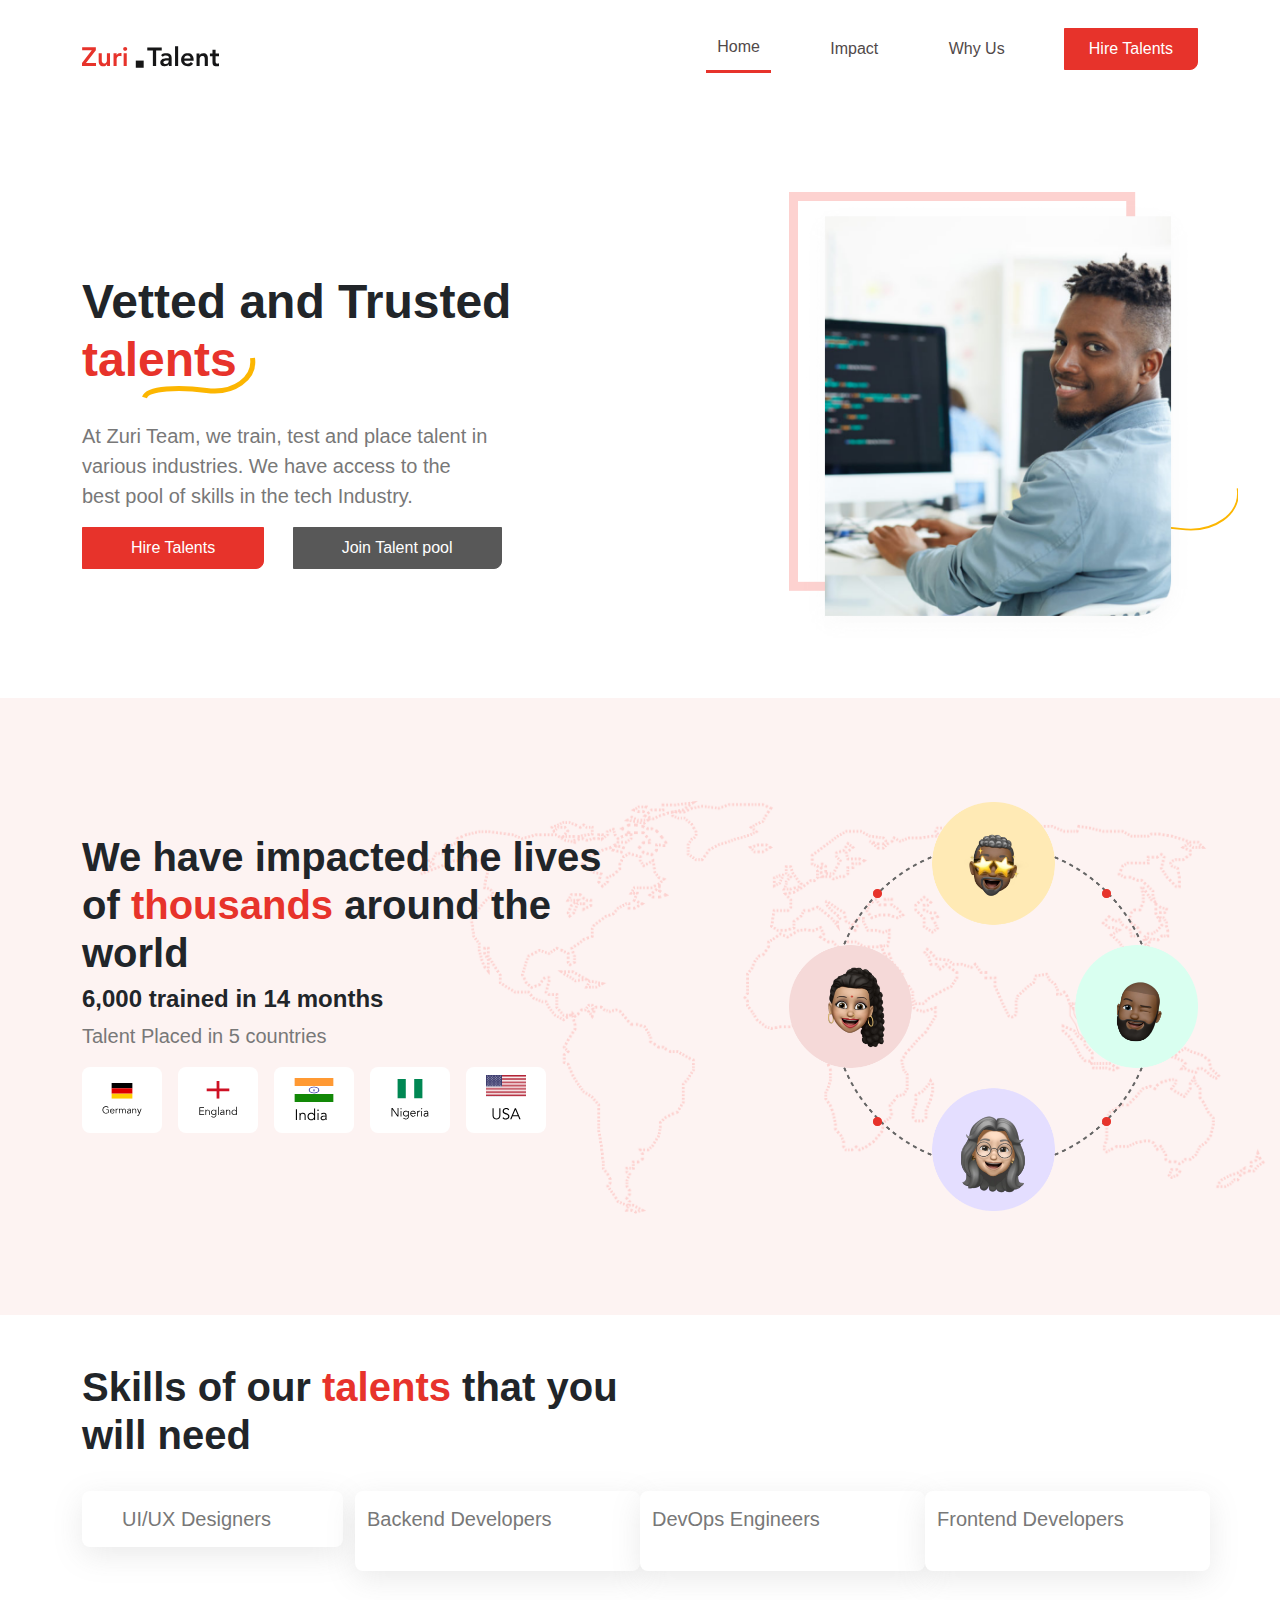
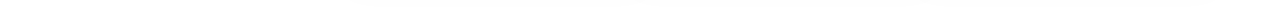
==== talent.html @ 5b4d644a "ch: created landing and talents pages" ====
<!DOCTYPE html>
<html lang="en">
<head>
    <meta charset="UTF-8">
    <meta http-equiv="X-UA-Compatible" content="IE=edge">
    <meta name="viewport" content="width=device-width, initial-scale=1.0">
    <!-- Favicon Link -->
    <link href="img/favicon.png" rel="icon" sizes="16x16 32x32" type="image/png">
    <!-- CSS Stylesheet -->
    <link rel="stylesheet" href="css/talent.css" />
    <link rel="stylesheet" href="css/bootstrap.css" />
    <!-- Font Link -->
    <link href="http://fonts.cdnfonts.com/css/graphik" rel="stylesheet">
    <title>Zuri</title>
</head>
<body>
    <!-- Header -->
    <header>
        <nav class="fixed-top navbar">
            <div class="container d-flex justify-content-between align-items-center my-3">
                <div class="header-left">
                    <a href="talent.html"><img src="img/zuri-talent-logo.svg" alt="Zuri Talent logo"></a>
                </div>
                <div class="header-right">
                    <ul class="list-unstyled d-flex justify-content-between align-items-center">
                        <li class="nav-item me-5">
                          <a class="nav-link active" aria-current="page" href="#">Home</a>
                        </li>
                        <li class="nav-item me-5">
                          <a class="nav-link" href="#">Impact</a>
                        </li>
                        <li class="nav-item me-5">
                          <a class="nav-link" href="#">Why Us</a>
                        </li>
                        <li class="nav-item">
                            <a href=""><button class="red-btn py-2 px-4">Hire Talents</button></a>
                        </li>
                    </ul>
                    <div class="nav-item d-flex justify-content-between align-items-center d-lg-none">
                        <a href=""><button class="red-btn py-2 px-4">Hire Talents</button></a>
                    </div>
                </div>
            </div>
        </nav>
    </header>
    <!-- Hero Section -->
    <section id="hero-section"class="mt-5 pt-5">
        <div class="container mt-5 pt-lg-5 pt-md-5 pt-0">
            <div class="row align-items-center text-center text-lg-start">
                <div class="col-lg-6 col-md-12 col-12 d-flex flex-column justify-content-center">
                    <h2 class="display-5 fw-semibold text-dark pb-4">Vetted and Trusted <span class="text-red position-relative">talents<img src="img/yellow-line-short.svg" class="img-fluid position-absolute yellow-short" alt="yellow line"></span></h2>
                    <p class="text-ash fs-5 lh-base me-lg-3 mx-auto mx-lg-0 w-75">At Zuri Team, we train, test and place talent in various industries. We have access to the best pool of skills in the tech Industry.</p>
                    <div class="mb-5 mb-lg-0">
                        <a href=""><button class="red-btn py-2 px-5 me-lg-4 me-md-4 me-0 mb-2 mb-lg-0 mb-md-0">Hire Talents</button></a>
                        <a href=""><button class="ash-btn py-2 px-5">Join Talent pool</button></a>
                    </div>
                </div>
                <div class="col-lg-6 col-md-12 col-12">
                    <div class="hero-img d-flex justify-content-lg-end justify-content-center align-items-center position-relative"><img src="img/hero-section-img.png" class="w-75" alt="">
                    <img src="img/yellow-line-long.svg" class="w-25 position-absolute yellow-long d-none d-lg-block d-md-none" alt="">
                    </div>
                </div>
            </div>
        </div>
    </section>
    <!-- Impact -->
    <section id="impact" class="py-5 mt-5">
        <div class="container py-5">
            <div class="row align-items-center text-center text-lg-start">
                <div class="col-lg-6 col-md-12 col-12">
                    <h3 class="text-dark display-6 fw-semibold">We have impacted the lives of <span class="text-red">thousands</span> around the world</h3>
                    <h6 class="text-dark fw-semibold fs-4">6,000 trained in 14 months</h6>
                    <p class="text-ash fs-5">Talent Placed in 5 countries</p>
                    <div class="countries d-flex justify-content-lg-start justify-content-center mb-5">
                        <div class="country bg-white rounded-3 py-2 d-flex justify-content-center align-items-center me-3">
                            <img src="img/germany.svg" class="w-50 img-fluid" alt="">
                        </div>
                        <div class="country bg-white rounded-3 py-2 d-flex justify-content-center align-items-center me-3">
                            <img src="img/england.svg" class="w-50 img-fluid" alt="">
                        </div>
                        <div class="country bg-white rounded-3 py-2 d-flex justify-content-center align-items-center me-3">
                            <img src="img/india.svg" class="w-50 img-fluid" alt="">
                        </div>
                        <div class="country bg-white rounded-3 py-2 d-flex justify-content-center align-items-center me-3">
                            <img src="img/nigeria.svg" class="w-50 img-fluid" alt="">
                        </div>
                        <div class="country bg-white rounded-3 py-2 d-flex justify-content-center align-items-center me-3">
                            <img src="img/usa.svg" class="w-50 img-fluid" alt="">
                        </div>
                    </div>
                </div>
                <div class="col-lg-6 col-md-12 col-12 py-lg-2">
                    <div class="d-flex justify-content-lg-end justify-content-center align-items-center position-relative"><img src="img/people-cycle.png" class="w-75" alt="">
                </div>
            </div>
        </div>
    </section>
    <!-- Skills -->
    <section id="skills">
        <div class="container py-5">
            <div class="row">
                <div class="col-lg-6 col-md-6 col-12 text-lg-start text-center">
                    <h3 class="text-dark display-6 fw-semibold pb-4">Skills of our <span class="text-red">talents</span> that you will need</h3>
                </div>
                <div class="col-lg-4 col-md-4 col-12"></div>
            </div>
            <div class="skills row">
                <div class="col-lg-3 col-md-6 col-6">
                    <div class="skill bg-white rounded-3 mb-4">
                        <p class="text-ash mb-0 fs-5">UI/UX Designers</p>
                    </div>
                </div>
                <div class="col-lg-3 col-md-6 col-6 skill bg-white rounded-3">
                    <p class="text-ash mb-0 fs-5">Backend Developers</p>
                </div>
                <div class="col-lg-3 col-md-6 col-6 skill bg-white rounded-3">
                    <p class="text-ash mb-0 fs-5">DevOps Engineers</p>
                </div>
                <div class="col-lg-3 col-md-6 col-6 skill bg-white rounded-3">
                    <p class="text-ash mb-0 fs-5">Frontend Developers</p>
                </div>
            </div>
        </div>
        
    </section>


    <script src="js/talent.js"></script>
    <script src="js/bootstrap.js"></script>
</body>
</html>
---- css/talent.css ----
* {
    margin: 0;
    padding: 0;
    box-sizing: border-box;
    color: #514949;
    font-family: 'Graphik', sans-serif;
}

:root {
    --red: #e7332b;
}

.red-btn {
    background-color: var(--red);
    color: #fff;
    border: 1px solid var(--red);
    border-bottom-right-radius: 0.5em;
}

.ash-btn {
    background-color: #585858;
    color: #fff;
    border: 1px solid #585858;
    border-bottom-right-radius: 0.5em;
}

nav {
    background-color: #fff;
}

header ul li a:hover {
    background-color: rgba(25, 118, 210, 0.04);
}

.nav-link {
    padding: 0.7em !important;
}

.nav-link.active {
    border-bottom: 3px solid var(--red);
}

.text-red {
    color: var(--red);
}

.yellow-short {
   top: 0.5em;
   right: -0.4em;
}

.yellow-long {
    bottom: 7em;
    right: -2.5em;
    z-index: -1;
}

.text-ash {
    color: #787878;
}

#impact {
    background-image: url(../img/bg-impact.png);
    background-position: center;
    background-repeat: no-repeat;
    background-size: cover;
}

.country {
    width: 5em
}

.skill {
    padding: 0.8rem 2.5rem;
    box-shadow: 0 8px 30px hsla(0,0%,48%,.16);
    transition: transform .3s ease;
}

.skill:hover {
    transform: translateY(-15px);
}

@media (max-width: 769px) {
    .header-right ul {
        display: none !important;
    }
}
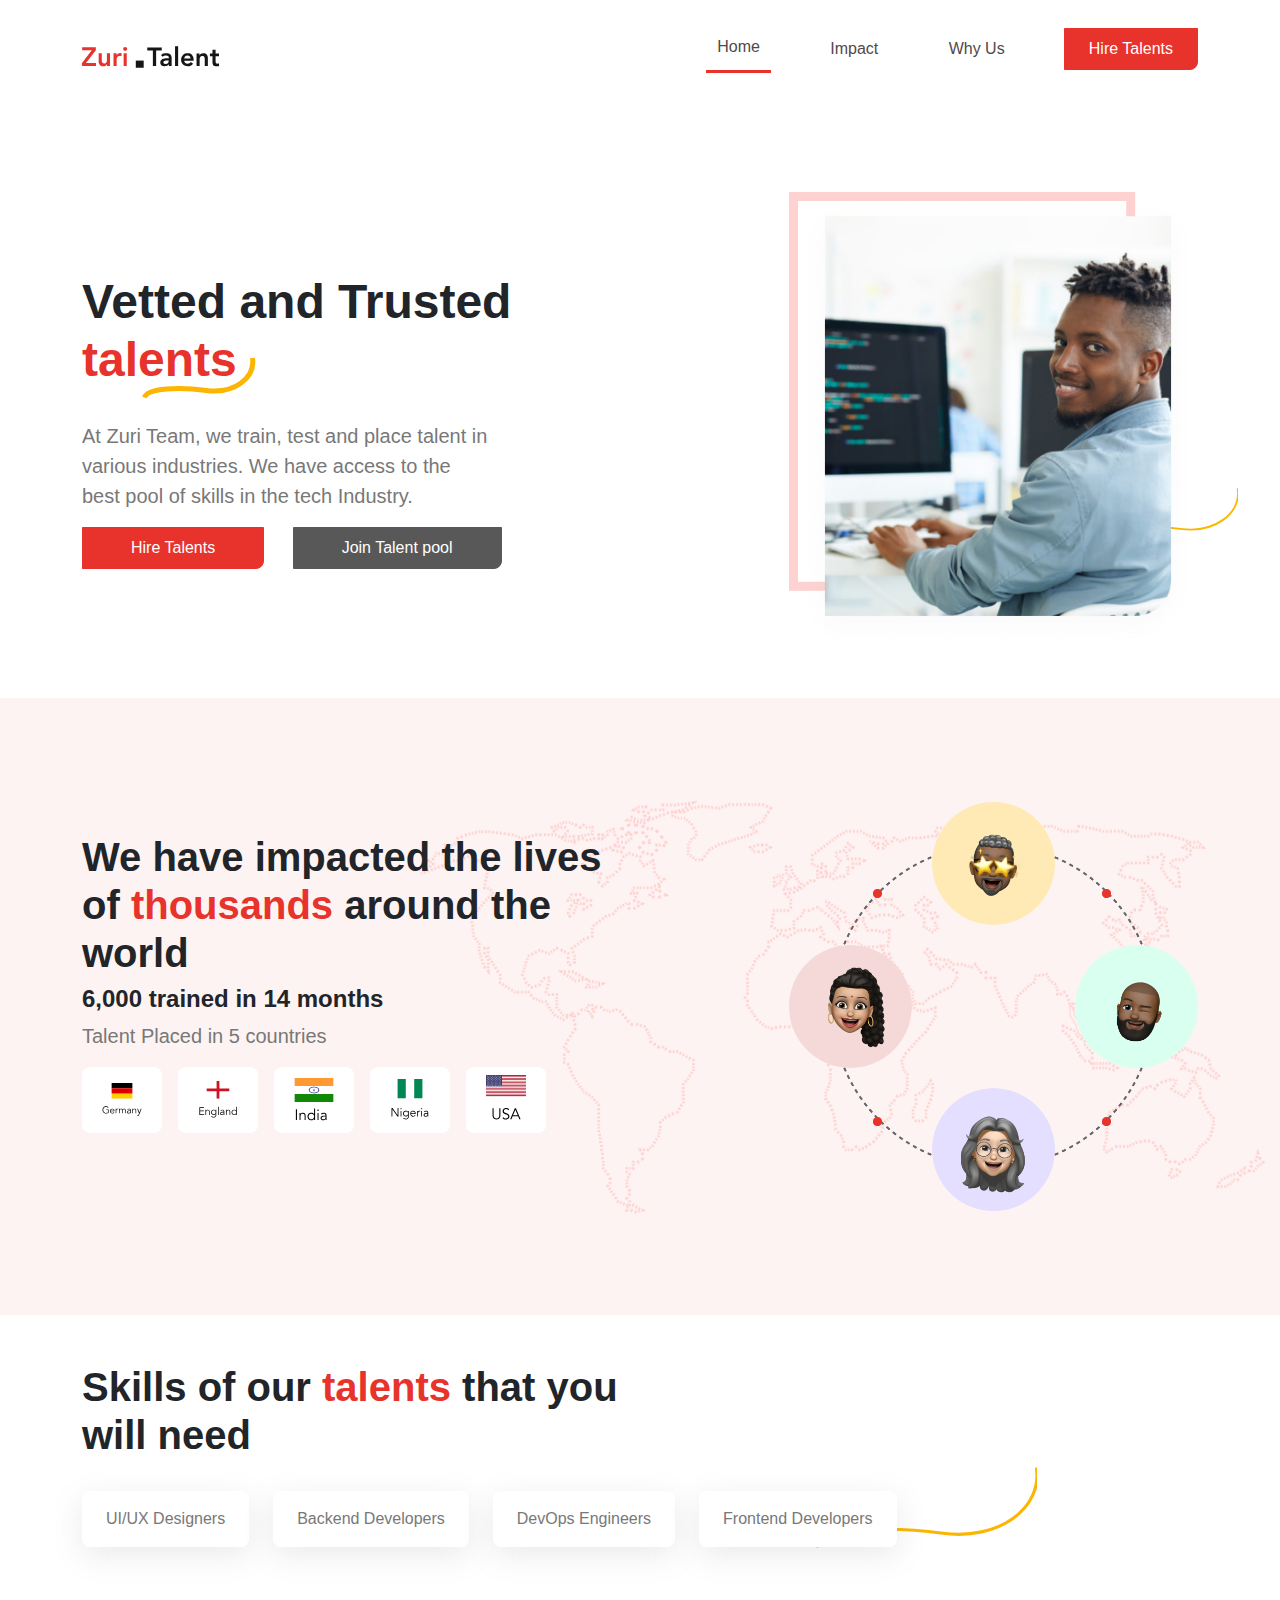
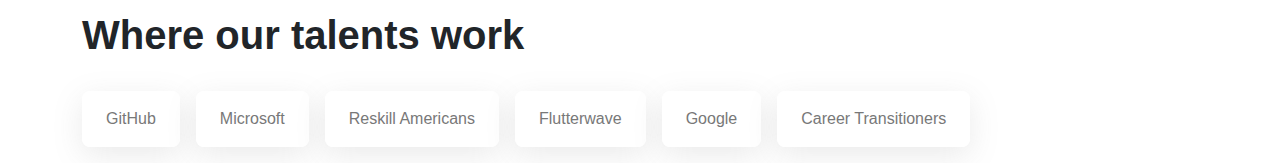
==== commit adac1658: "ch: skills and talents section done" ====
--- a/talent.html
+++ b/talent.html
@@ -99,31 +99,81 @@
     <section id="skills">
         <div class="container py-5">
             <div class="row">
-                <div class="col-lg-6 col-md-6 col-12 text-lg-start text-center">
+                <div class="col-lg-6 col-md-6 col-12 text-lg-start text-md-start text-center">
                     <h3 class="text-dark display-6 fw-semibold pb-4">Skills of our <span class="text-red">talents</span> that you will need</h3>
                 </div>
                 <div class="col-lg-4 col-md-4 col-12"></div>
             </div>
             <div class="skills row">
-                <div class="col-lg-3 col-md-6 col-6">
-                    <div class="skill bg-white rounded-3 mb-4">
-                        <p class="text-ash mb-0 fs-5">UI/UX Designers</p>
+                <div class="col-lg-auto col-md-4 col-6 mb-3">
+                    <div class="skill h-100 d-flex justify-content-center align-items-center rounded-3">
+                        <p class="text-ash mb-0 fs-6 bg-white p-3 px-lg-4 py-lg-3 text-center rounded-3">UI/UX Designers</p>
                     </div>
                 </div>
-                <div class="col-lg-3 col-md-6 col-6 skill bg-white rounded-3">
-                    <p class="text-ash mb-0 fs-5">Backend Developers</p>
+                <div class="col-lg-auto col-md-4 col-6 mb-3">
+                    <div class="skill h-100 d-flex justify-content-center align-items-center rounded-3">
+                        <p class="text-ash mb-0 fs-6 bg-white p-3 px-lg-4 py-lg-3 text-center rounded-3">Backend Developers</p>
+                    </div>
                 </div>
-                <div class="col-lg-3 col-md-6 col-6 skill bg-white rounded-3">
-                    <p class="text-ash mb-0 fs-5">DevOps Engineers</p>
+                <div class="col-lg-auto col-md-4 col-6 mb-3">
+                    <div class="skill h-100 d-flex justify-content-center align-items-center rounded-3">
+                        <p class="text-ash mb-0 fs-6 bg-white p-3 px-lg-4 py-lg-3 text-center rounded-3">DevOps Engineers</p>
+                    </div>
                 </div>
-                <div class="col-lg-3 col-md-6 col-6 skill bg-white rounded-3">
-                    <p class="text-ash mb-0 fs-5">Frontend Developers</p>
+                <div class="col-lg-auto col-md-4 col-6 mb-3 position-relative frontend">
+                    <div class="skill h-100 d-flex justify-content-center align-items-center rounded-3">
+                        <p class="text-ash mb-0 fs-6 bg-white p-3 px-lg-4 py-lg-3 text-center rounded-3">Frontend Developers</p>
+                    </div>
+                    <img src="img/yellow-line-long.svg" class="img-fluid position-absolute yellow-long2 d-none d-lg-block d-md-none" alt="">
+                </div>
+            </div>
+
+        </div>
+        
+    </section>
+    <!-- Where talents work -->
+    <section id="where-our-talents-work">
+        <div class="container">
+            <div class="row">
+                <div class="col-lg-6 col-md-6 col-12 text-lg-start text-md-start text-center">
+                    <h3 class="text-dark display-6 fw-semibold pb-4">Where our talents work</h3>
+                </div>
+                <div class="col-lg-4 col-md-4 col-12"></div>
+            </div>
+            <div class="d-flex flex-wrap">
+                <div class="col-lg-auto col-md-4 col-6 mb-3">
+                    <div class="skill h-100 d-flex justify-content-center align-items-center rounded-3 me-3">
+                        <p class="text-ash mb-0 fs-6 bg-white py-3 px-4 text-center rounded-3">GitHub</p>
+                    </div>
+                </div>
+                <div class="col-lg-auto col-md-4 col-6 mb-3">
+                    <div class="skill h-100 d-flex justify-content-center align-items-center rounded-3 me-3">
+                        <p class="text-ash mb-0 fs-6 bg-white py-3 px-4 text-center rounded-3">Microsoft</p>
+                    </div>
+                </div>
+                <div class="col-lg-auto col-md-4 col-6 mb-3">
+                    <div class="skill h-100 d-flex justify-content-center align-items-center rounded-3 me-3">
+                        <p class="text-ash mb-0 fs-6 bg-white py-3 px-4 text-center rounded-3">Reskill Americans</p>
+                    </div>
+                </div>
+                <div class="col-lg-auto col-md-4 col-6 mb-3">
+                    <div class="skill h-100 d-flex justify-content-center align-items-center rounded-3 me-3">
+                        <p class="text-ash mb-0 fs-6 bg-white py-3 px-4 text-center rounded-3">Flutterwave</p>
+                    </div>
+                </div>
+                <div class="col-lg-auto col-md-4 col-6 mb-3">
+                    <div class="skill h-100 d-flex justify-content-center align-items-center rounded-3 me-3">
+                        <p class="text-ash mb-0 fs-6 bg-white py-3 px-4 text-center rounded-3">Google</p>
+                    </div>
+                </div>
+                <div class="col-lg-auto col-md-4 col-6 mb-3">
+                    <div class="skill h-100 d-flex justify-content-center align-items-center rounded-3 me-3">
+                        <p class="text-ash mb-0 fs-6 bg-white py-3 px-4 text-center rounded-3">Career Transitioners</p>
+                    </div>
                 </div>
             </div>
         </div>
-        
     </section>
-
 
     <script src="js/talent.js"></script>
     <script src="js/bootstrap.js"></script>
--- a/css/talent.css
+++ b/css/talent.css
@@ -71,8 +71,7 @@
 }
 
 .skill {
-    padding: 0.8rem 2.5rem;
-    box-shadow: 0 8px 30px hsla(0,0%,48%,.16);
+    box-shadow: 0 8px 30px hsla(0,0%,48%,0.16)!important;
     transition: transform .3s ease;
 }
 
@@ -80,6 +79,17 @@
     transform: translateY(-15px);
 }
 
+.frontend {
+    z-index: 1;
+}
+
+.yellow-long2 {
+    top: -1.5em;
+    right: -8em;
+    z-index: -1;
+    mix-blend-mode: soft-light;
+}
+
 @media (max-width: 769px) {
     .header-right ul {
         display: none !important;
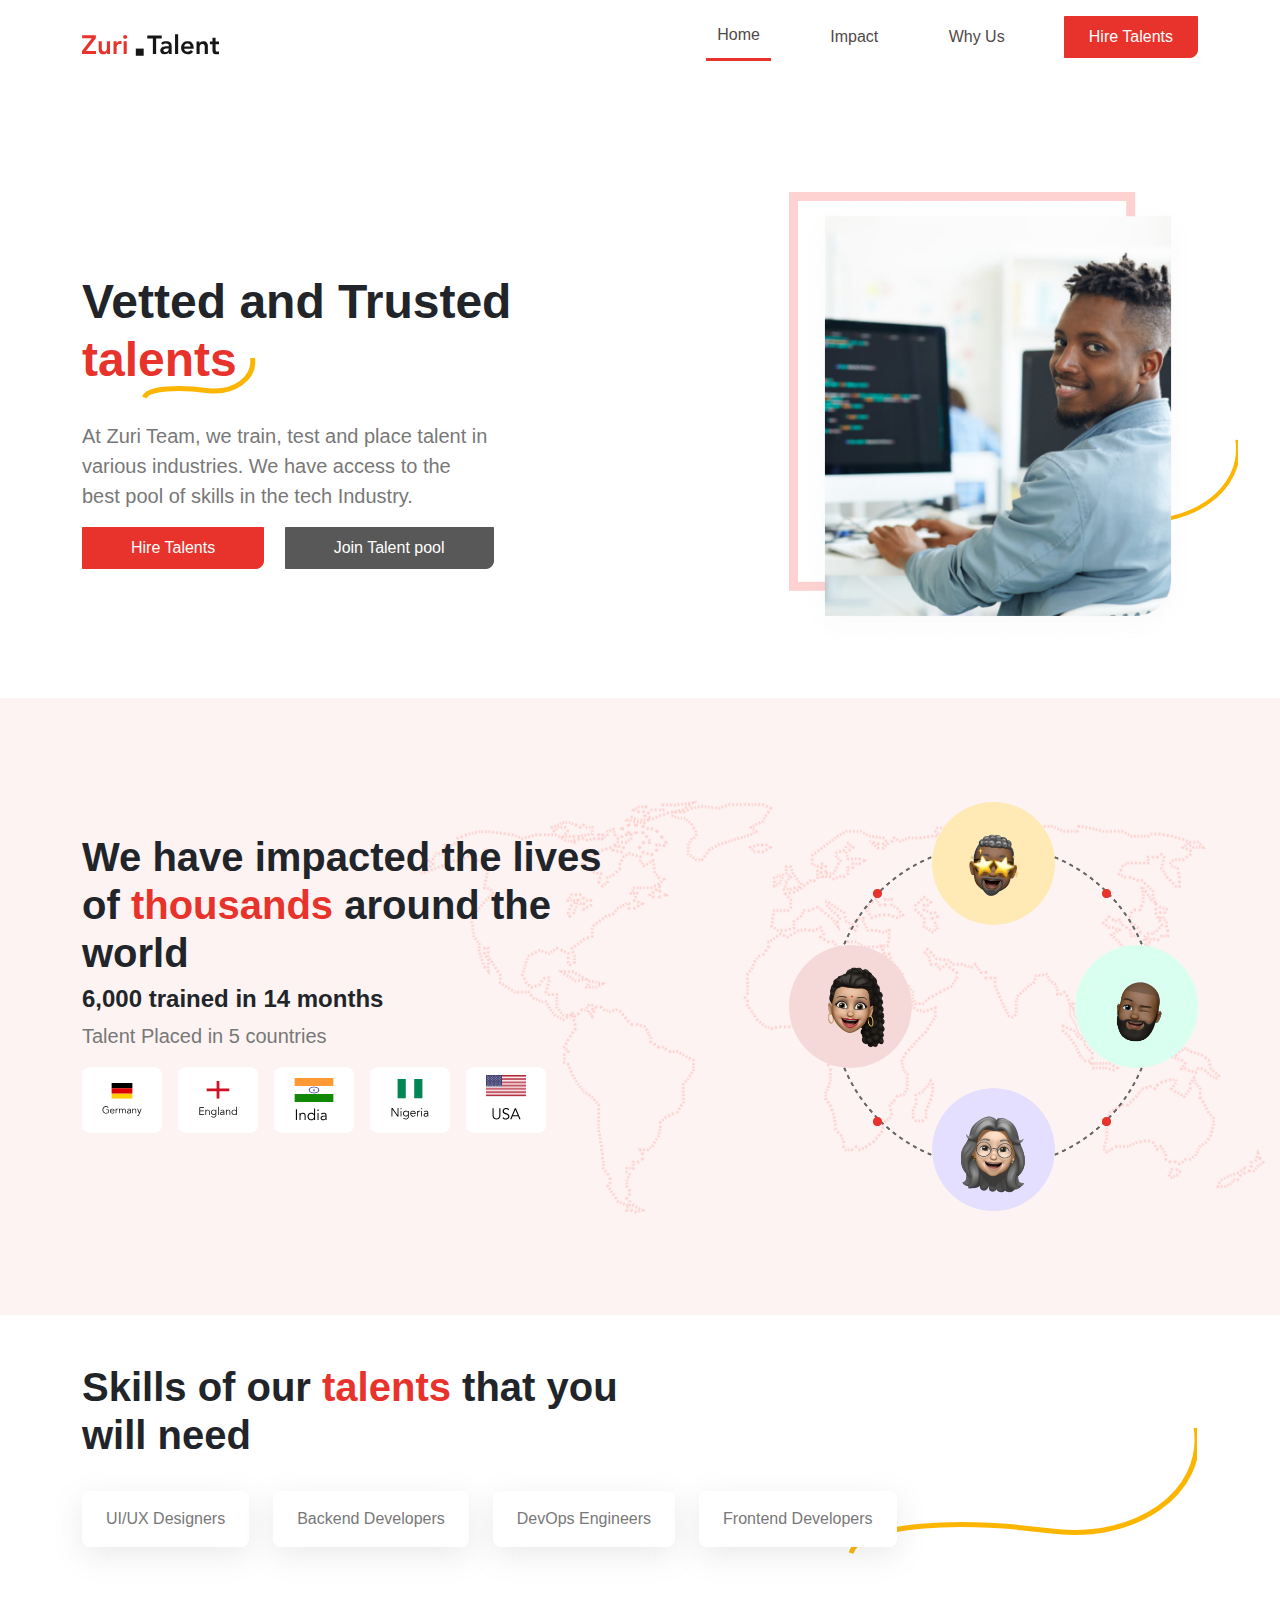
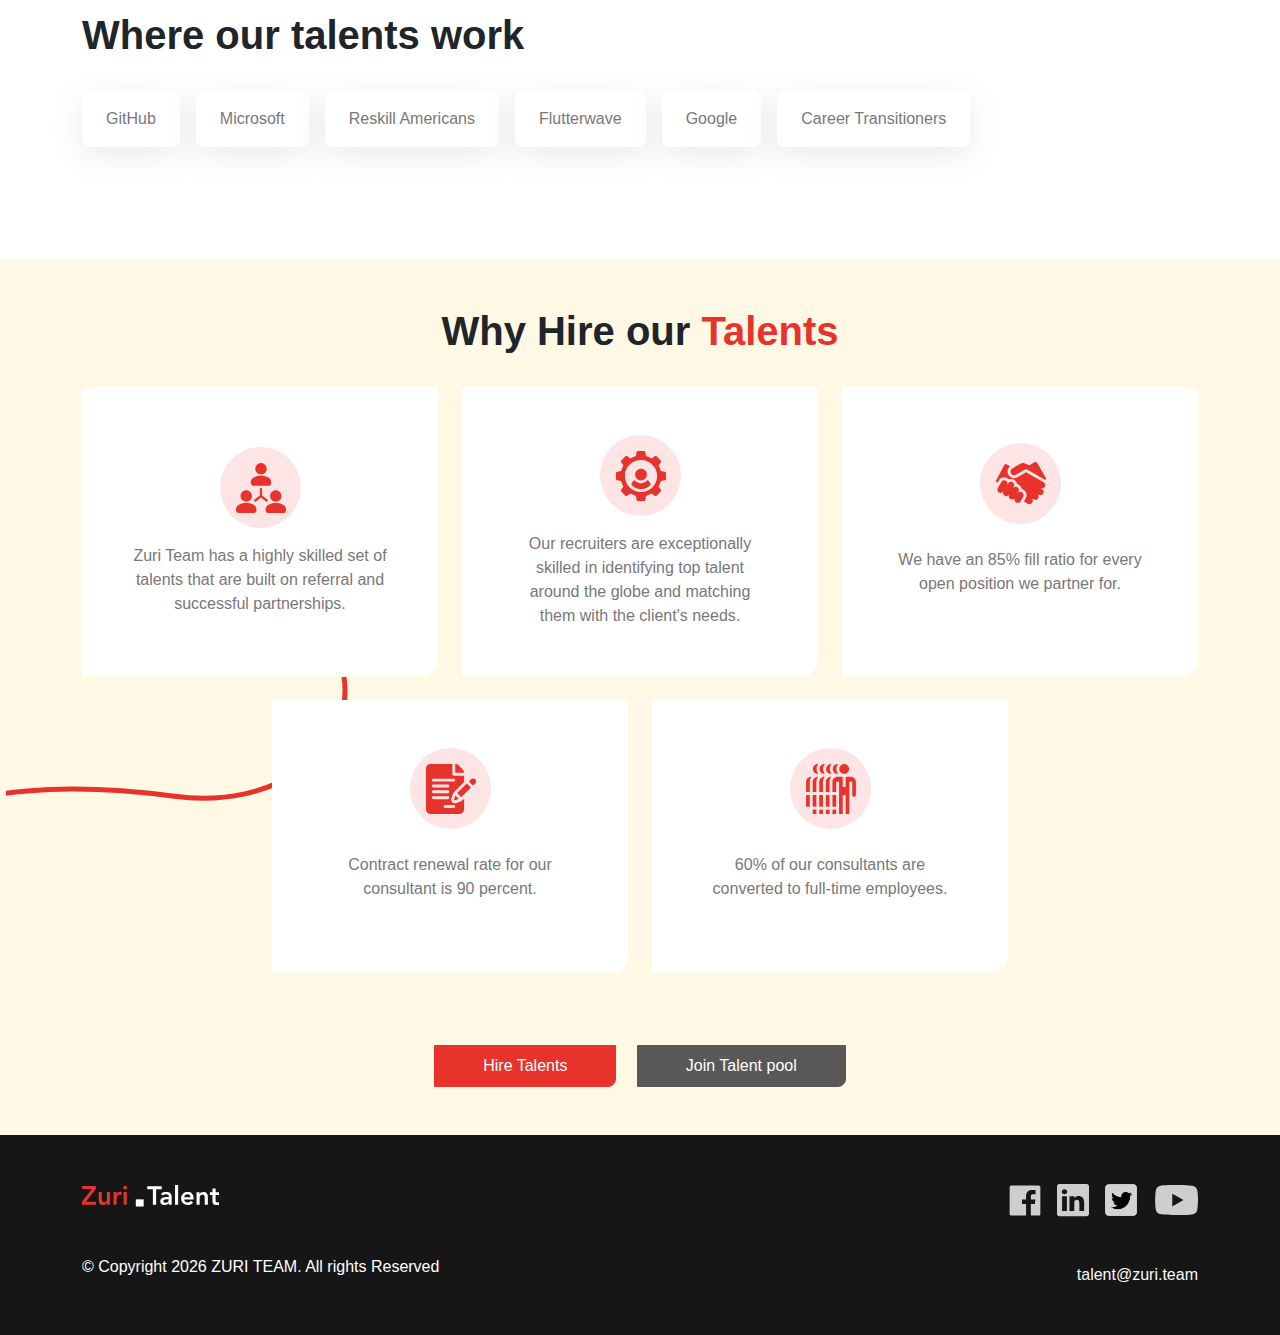
==== commit 57480d61: "ch: completed talent page" ====
--- a/talent.html
+++ b/talent.html
@@ -17,7 +17,7 @@
     <!-- Header -->
     <header>
         <nav class="fixed-top navbar">
-            <div class="container d-flex justify-content-between align-items-center my-3">
+            <div class="container d-flex justify-content-between align-items-center my-1">
                 <div class="header-left">
                     <a href="talent.html"><img src="img/zuri-talent-logo.svg" alt="Zuri Talent logo"></a>
                 </div>
@@ -51,13 +51,13 @@
                     <h2 class="display-5 fw-semibold text-dark pb-4">Vetted and Trusted <span class="text-red position-relative">talents<img src="img/yellow-line-short.svg" class="img-fluid position-absolute yellow-short" alt="yellow line"></span></h2>
                     <p class="text-ash fs-5 lh-base me-lg-3 mx-auto mx-lg-0 w-75">At Zuri Team, we train, test and place talent in various industries. We have access to the best pool of skills in the tech Industry.</p>
                     <div class="mb-5 mb-lg-0">
-                        <a href=""><button class="red-btn py-2 px-5 me-lg-4 me-md-4 me-0 mb-2 mb-lg-0 mb-md-0">Hire Talents</button></a>
+                        <a href=""><button class="red-btn py-2 px-5 me-lg-3 me-md-3 me-0 mb-2 mb-lg-0 mb-md-0">Hire Talents</button></a>
                         <a href=""><button class="ash-btn py-2 px-5">Join Talent pool</button></a>
                     </div>
                 </div>
                 <div class="col-lg-6 col-md-12 col-12">
                     <div class="hero-img d-flex justify-content-lg-end justify-content-center align-items-center position-relative"><img src="img/hero-section-img.png" class="w-75" alt="">
-                    <img src="img/yellow-line-long.svg" class="w-25 position-absolute yellow-long d-none d-lg-block d-md-none" alt="">
+                    <img src="img/yellow-line-long.svg" class="w-50 position-absolute yellow-long d-none d-lg-block d-md-none" alt="">
                     </div>
                 </div>
             </div>
@@ -120,11 +120,13 @@
                         <p class="text-ash mb-0 fs-6 bg-white p-3 px-lg-4 py-lg-3 text-center rounded-3">DevOps Engineers</p>
                     </div>
                 </div>
-                <div class="col-lg-auto col-md-4 col-6 mb-3 position-relative frontend">
+                <div class="col-lg-auto col-md-4 col-6 mb-3 position-relative">
                     <div class="skill h-100 d-flex justify-content-center align-items-center rounded-3">
                         <p class="text-ash mb-0 fs-6 bg-white p-3 px-lg-4 py-lg-3 text-center rounded-3">Frontend Developers</p>
                     </div>
-                    <img src="img/yellow-line-long.svg" class="img-fluid position-absolute yellow-long2 d-none d-lg-block d-md-none" alt="">
+                    <div class="position-absolute yellow-long2">
+                        <img src="img/yellow-line-long.svg" class="img-fluid d-none d-lg-block d-md-none" alt="">
+                    </div>
                 </div>
             </div>
 
@@ -132,7 +134,7 @@
         
     </section>
     <!-- Where talents work -->
-    <section id="where-our-talents-work">
+    <section id="where-our-talents-work" class="mb-5 pb-5">
         <div class="container">
             <div class="row">
                 <div class="col-lg-6 col-md-6 col-12 text-lg-start text-md-start text-center">
@@ -174,7 +176,104 @@
             </div>
         </div>
     </section>
-
+    <!-- Hire our talents -->
+    <section id="hire" class="py-5">
+        <div class="container">
+            <h3 class="text-dark text-center display-6 fw-semibold pb-4">Why Hire our <span class="text-red">Talents</span></h3>
+            <div class="row">
+                <div class="col-12 col-lg-4 col-md-6 mb-4 position-relative">
+                    <div class="benefit p-5 text-center h-100 d-flex justify-content-center align-items-center flex-column">
+                        <img src="img/people.svg" class="img-fluid" alt="">
+                        <p class="text-ash pt-3 mb-0">
+                            Zuri Team has a highly skilled set of talents that are built on referral and successful partnerships.
+                        </p>
+                    </div>
+                    <div class="red-rope position-absolute">
+                        <img src="img/red-rope.svg" class="img-fluid" alt="">
+                    </div>
+                </div>
+                <div class="col-12 col-lg-4 col-md-6 mb-4">
+                    <div class="benefit p-5 text-center h-100 d-flex justify-content-center align-items-center flex-column">
+                        <img src="img/mech.svg" class="img-fluid" alt="">
+                        <p class="text-ash pt-3 mb-0">
+                            Our recruiters are exceptionally skilled in identifying top talent around the globe and matching them with the client's needs.
+                        </p>
+                    </div>
+                </div>
+                <div class="col-12 col-lg-4 col-md-6 mb-4">
+                    <div class="benefit p-5 text-center h-100 d-flex justify-content-center align-items-center flex-column">
+                        <img src="img/hand.svg" class="img-fluid" alt="">
+                        <p class="text-ash py-4 mb-0">
+                            We have an 85% fill ratio for every open position we partner for.
+                        </p>
+                    </div>
+                </div>
+                <div class="d-none d-lg-flex col-lg-2 d-md-none"></div>
+                <div class="col-12 col-lg-4 col-md-6 mb-4">
+                    <div class="benefit p-5 text-center h-100 d-flex justify-content-center align-items-center flex-column">
+                        <img src="img/write.svg" class="img-fluid" alt="">
+                        <p class="text-ash py-4 mb-0">
+                            Contract renewal rate for our consultant is 90 percent.
+                        </p>
+                    </div>
+                </div>
+                <div class="col-12 col-lg-4 col-md-12 mb-4">
+                    <div class="benefit p-5 text-center h-100 d-flex justify-content-center align-items-center flex-column">
+                        <img src="img/many.svg" class="img-fluid" alt="">
+                        <p class="text-ash py-4 mb-0">
+                            60% of our consultants are converted to full-time employees.
+                        </p>
+                    </div>
+                </div>
+                <div class="d-none d-lg-flex col-lg-2 d-md-none"></div>
+            </div>
+            <div class="text-center">
+                <div class="my-5 mb-lg-0">
+                    <a href=""><button class="red-btn py-2 px-5 me-lg-3 me-md-3 me-0 mb-2 mb-lg-0 mb-md-0">Hire Talents</button></a>
+                    <a href=""><button class="ash-btn py-2 px-5">Join Talent pool</button></a>
+                </div>
+            </div>
+        </div>
+    </section>
+    <!-- Footer -->
+    <footer>
+        <div class="container pt-5 pb-3">
+            <div class="row pb-4">
+                <div class="col-lg-6 col-md-6 col-12 text-lg-start text-md-start text-center mb-4">
+                    <img src="img/talent-logo-light.svg" alt="Zuri talent logo">
+                </div>
+                <div class="col-lg-6 col-md-6 col-12">
+                    <div class="socials d-flex justify-content-lg-end justify-content-md-end justify-content-center align-items-center">
+                        <a href="https://web.facebook.com/thezuriteam" target="_blank"><img src="img/facebook.svg" class="img-fluid me-3" alt=""></a>
+                        <a href="https://www.linkedin.com/company/zuri-team/" target="_blank"><img src="img/linkd.svg" class="img-fluid me-3" alt=""></a>
+                        <a href="https://twitter.com/theZuriTeam" target="_blank"><img src="img/twit.png" class="img-fluid me-3" alt=""></a>
+                        <a href="https://www.youtube.com/thezuriteam" target="_blank"><img src="img/youtube.svg" class="img-fluid youtube" alt=""></a>
+                    </div>
+                </div>
+            </div>
+            <div class="row justify-content-between flex-column-reverse flex-lg-row flex-md-row">
+                <div class="col-lg-6 col-md-6 col-12 text-lg-start text-md-start text-center mb-lg-0">
+                    <p class="text-white mb-lg-0 mb-md-0">&copy; Copyright <span id="currentYear" class="text-white"></span> ZURI TEAM. All rights Reserved</p>
+                </div>
+                <div class="col-lg-6 col-md-6 col-12">
+                    <div class="mb-4 text-center text-lg-end text-md-end">
+                        <div class="level-link py-2">
+                            <a href="mailto:talent@zuri.team" class="text-decoration-none link-light">talent@zuri.team</a>
+                        </div>
+                    </div>
+                    <hr class="d-block d-lg-none d-md-none text-bg-secondary">
+                </div>
+            </div>
+        </div>
+    </footer>
+
+
+
+    <script>
+        const date = new Date();
+        const year = date.getFullYear();
+        document.getElementById('currentYear').innerHTML = year;
+    </script>
     <script src="js/talent.js"></script>
     <script src="js/bootstrap.js"></script>
 </body>
--- a/css/talent.css
+++ b/css/talent.css
@@ -84,10 +84,53 @@
 }
 
 .yellow-long2 {
-    top: -1.5em;
-    right: -8em;
+    top: -4em;
+    right: -18em;
     z-index: -1;
-    mix-blend-mode: soft-light;
+}
+
+#hire {
+    background-color: rgb(255, 248, 229);
+}
+
+.benefit {
+    border-bottom-right-radius: 1em;
+    background-color: #fff;
+}
+
+.benefit:hover {
+    background-color: #161617;
+}
+
+.benefit:hover p {
+    color: #fff;
+}
+
+#hire .col-12 {
+    z-index: 1;
+}
+
+.red-rope {
+    left: -4em;
+    z-index: -1;
+}
+
+footer {
+    background-color: rgb(22, 22, 23);
+}
+
+footer a img {
+    width: 2em;
+}
+
+footer a img.youtube {
+    width: 2.8em;
+}
+
+@media (max-width: 1200px) {
+    .yellow-long2 {
+        display: none !important;
+    }
 }
 
 @media (max-width: 769px) {
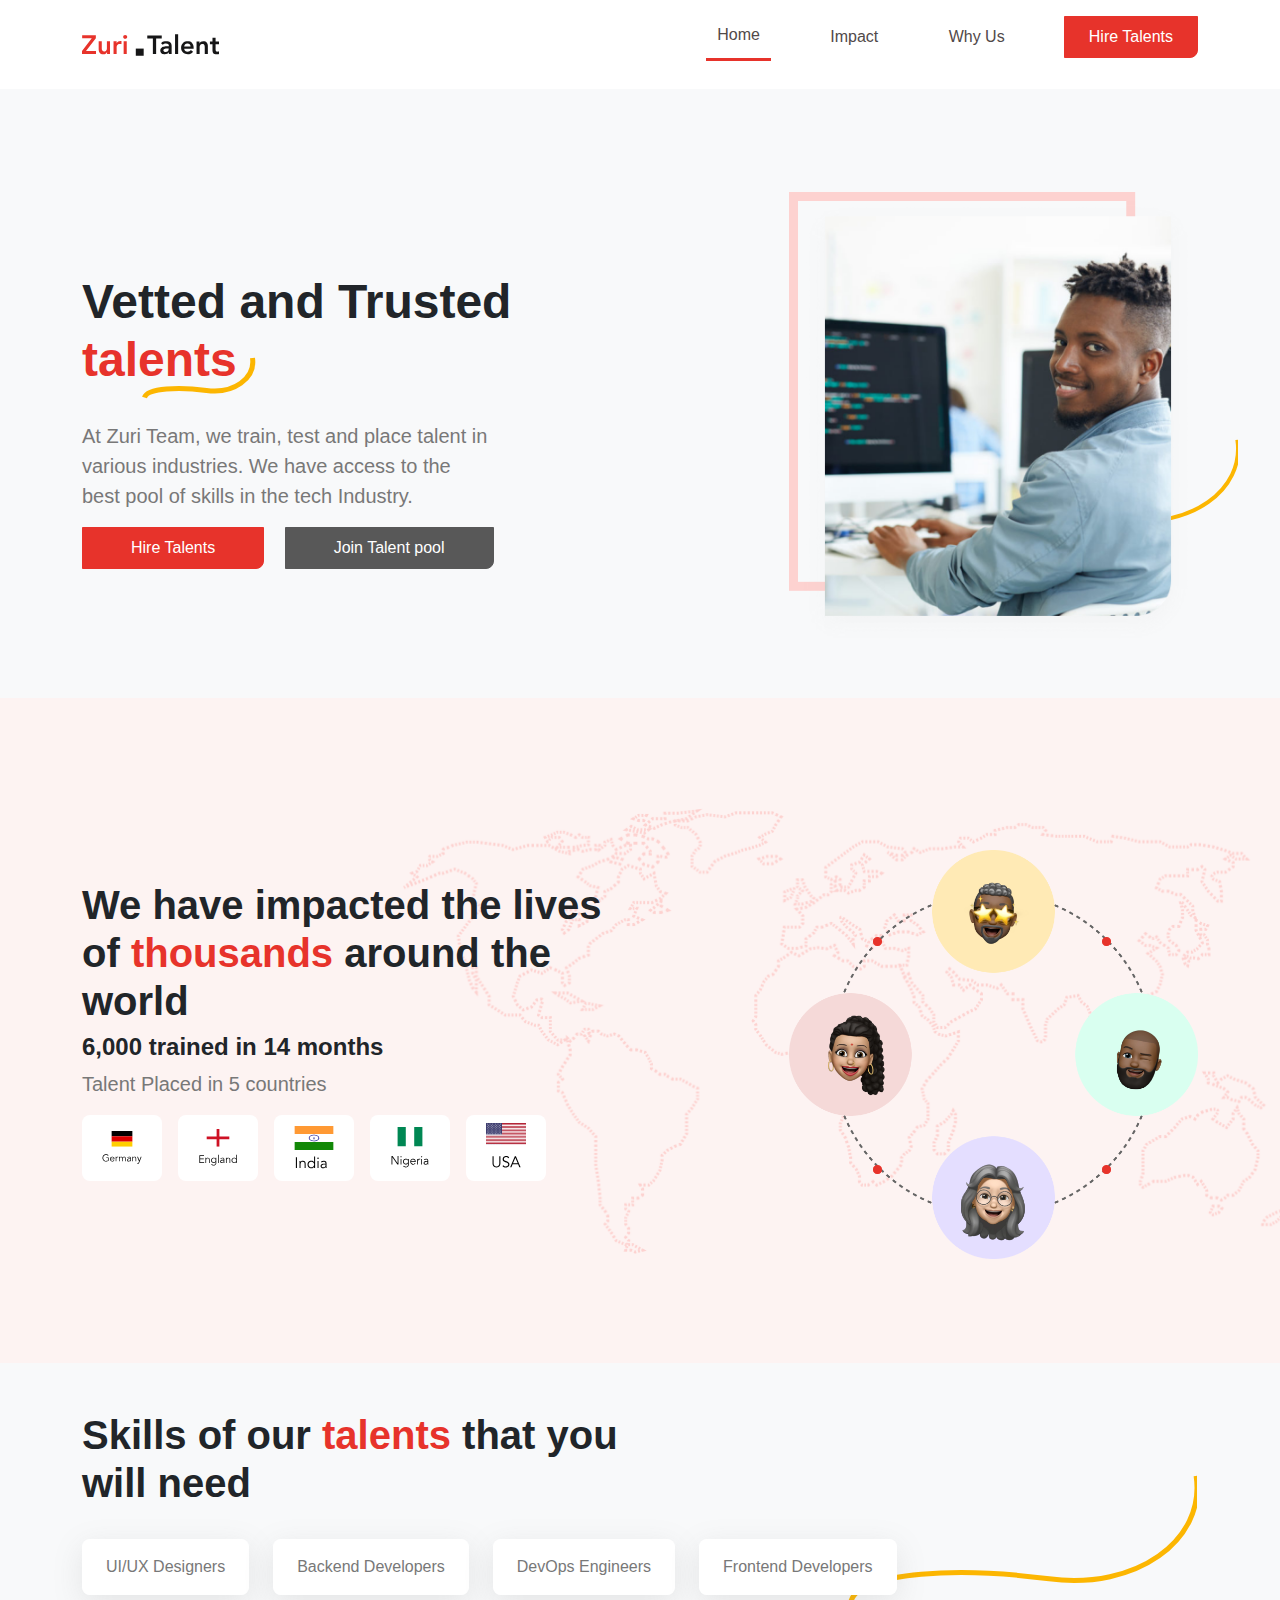
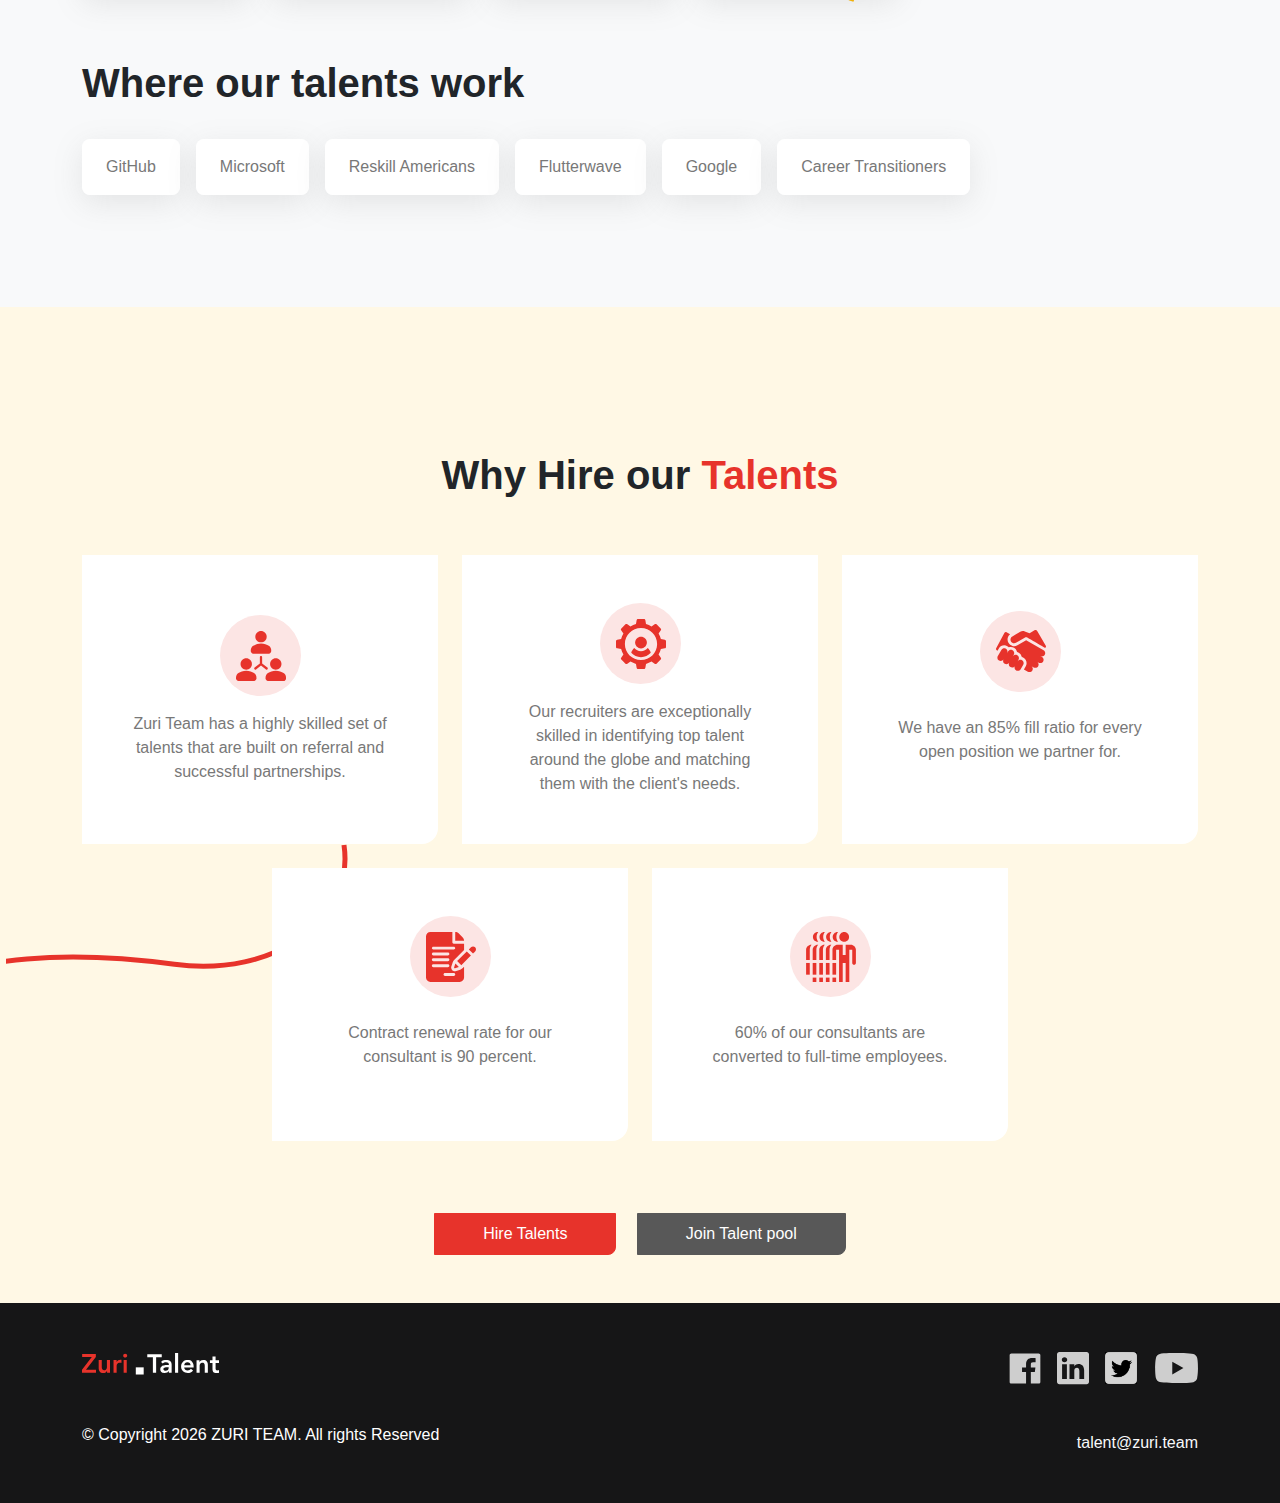
==== commit d4392b2b: "ch: added scrollable navbar" ====
--- a/talent.html
+++ b/talent.html
@@ -16,7 +16,7 @@
 <body>
     <!-- Header -->
     <header>
-        <nav class="fixed-top navbar">
+        <nav id="navbar-example2" class="fixed-top navbar">
             <div class="container d-flex justify-content-between align-items-center my-1">
                 <div class="header-left">
                     <a href="talent.html"><img src="img/zuri-talent-logo.svg" alt="Zuri Talent logo"></a>
@@ -24,13 +24,13 @@
                 <div class="header-right">
                     <ul class="list-unstyled d-flex justify-content-between align-items-center">
                         <li class="nav-item me-5">
-                          <a class="nav-link active" aria-current="page" href="#">Home</a>
+                          <a class="nav-link active" aria-current="page" href="#hero-section">Home</a>
                         </li>
                         <li class="nav-item me-5">
-                          <a class="nav-link" href="#">Impact</a>
+                          <a class="nav-link" href="#impact">Impact</a>
                         </li>
                         <li class="nav-item me-5">
-                          <a class="nav-link" href="#">Why Us</a>
+                          <a class="nav-link" href="#hire">Why Us</a>
                         </li>
                         <li class="nav-item">
                             <a href=""><button class="red-btn py-2 px-4">Hire Talents</button></a>
@@ -43,8 +43,9 @@
             </div>
         </nav>
     </header>
-    <!-- Hero Section -->
-    <section id="hero-section"class="mt-5 pt-5">
+    <main data-bs-spy="scroll" data-bs-target="#navbar-example2" data-bs-root-margin="0px 0px -40%" data-bs-smooth-scroll="true" class="scrollspy-example bg-light border-0" tabindex="0">
+        <!-- Hero Section -->
+    <section id="hero-section"class="mt-5 pt-5 scroll">
         <div class="container mt-5 pt-lg-5 pt-md-5 pt-0">
             <div class="row align-items-center text-center text-lg-start">
                 <div class="col-lg-6 col-md-12 col-12 d-flex flex-column justify-content-center">
@@ -64,9 +65,9 @@
         </div>
     </section>
     <!-- Impact -->
-    <section id="impact" class="py-5 mt-5">
-        <div class="container py-5">
-            <div class="row align-items-center text-center text-lg-start">
+    <section id="impact" class="py-5 mt-5 scroll">
+        <div class="container pb-5">
+            <div class="row align-items-center text-center text-lg-start pt-5 mt-5">
                 <div class="col-lg-6 col-md-12 col-12">
                     <h3 class="text-dark display-6 fw-semibold">We have impacted the lives of <span class="text-red">thousands</span> around the world</h3>
                     <h6 class="text-dark fw-semibold fs-4">6,000 trained in 14 months</h6>
@@ -177,10 +178,10 @@
         </div>
     </section>
     <!-- Hire our talents -->
-    <section id="hire" class="py-5">
+    <section id="hire" class="py-5 scroll">
         <div class="container">
-            <h3 class="text-dark text-center display-6 fw-semibold pb-4">Why Hire our <span class="text-red">Talents</span></h3>
-            <div class="row">
+            <h3 class="text-dark text-center display-6 fw-semibold pb-4 pt-5 mt-5">Why Hire our <span class="text-red">Talents</span></h3>
+            <div class="row pt-4">
                 <div class="col-12 col-lg-4 col-md-6 mb-4 position-relative">
                     <div class="benefit p-5 text-center h-100 d-flex justify-content-center align-items-center flex-column">
                         <img src="img/people.svg" class="img-fluid" alt="">
@@ -235,6 +236,7 @@
             </div>
         </div>
     </section>
+    </main>
     <!-- Footer -->
     <footer>
         <div class="container pt-5 pb-3">
--- a/css/talent.css
+++ b/css/talent.css
@@ -4,6 +4,10 @@
     box-sizing: border-box;
     color: #514949;
     font-family: 'Graphik', sans-serif;
+}
+
+html {
+    scroll-behavior: smooth;
 }
 
 :root {
@@ -79,7 +83,7 @@
     transform: translateY(-15px);
 }
 
-.frontend {
+.position-relative {
     z-index: 1;
 }
 
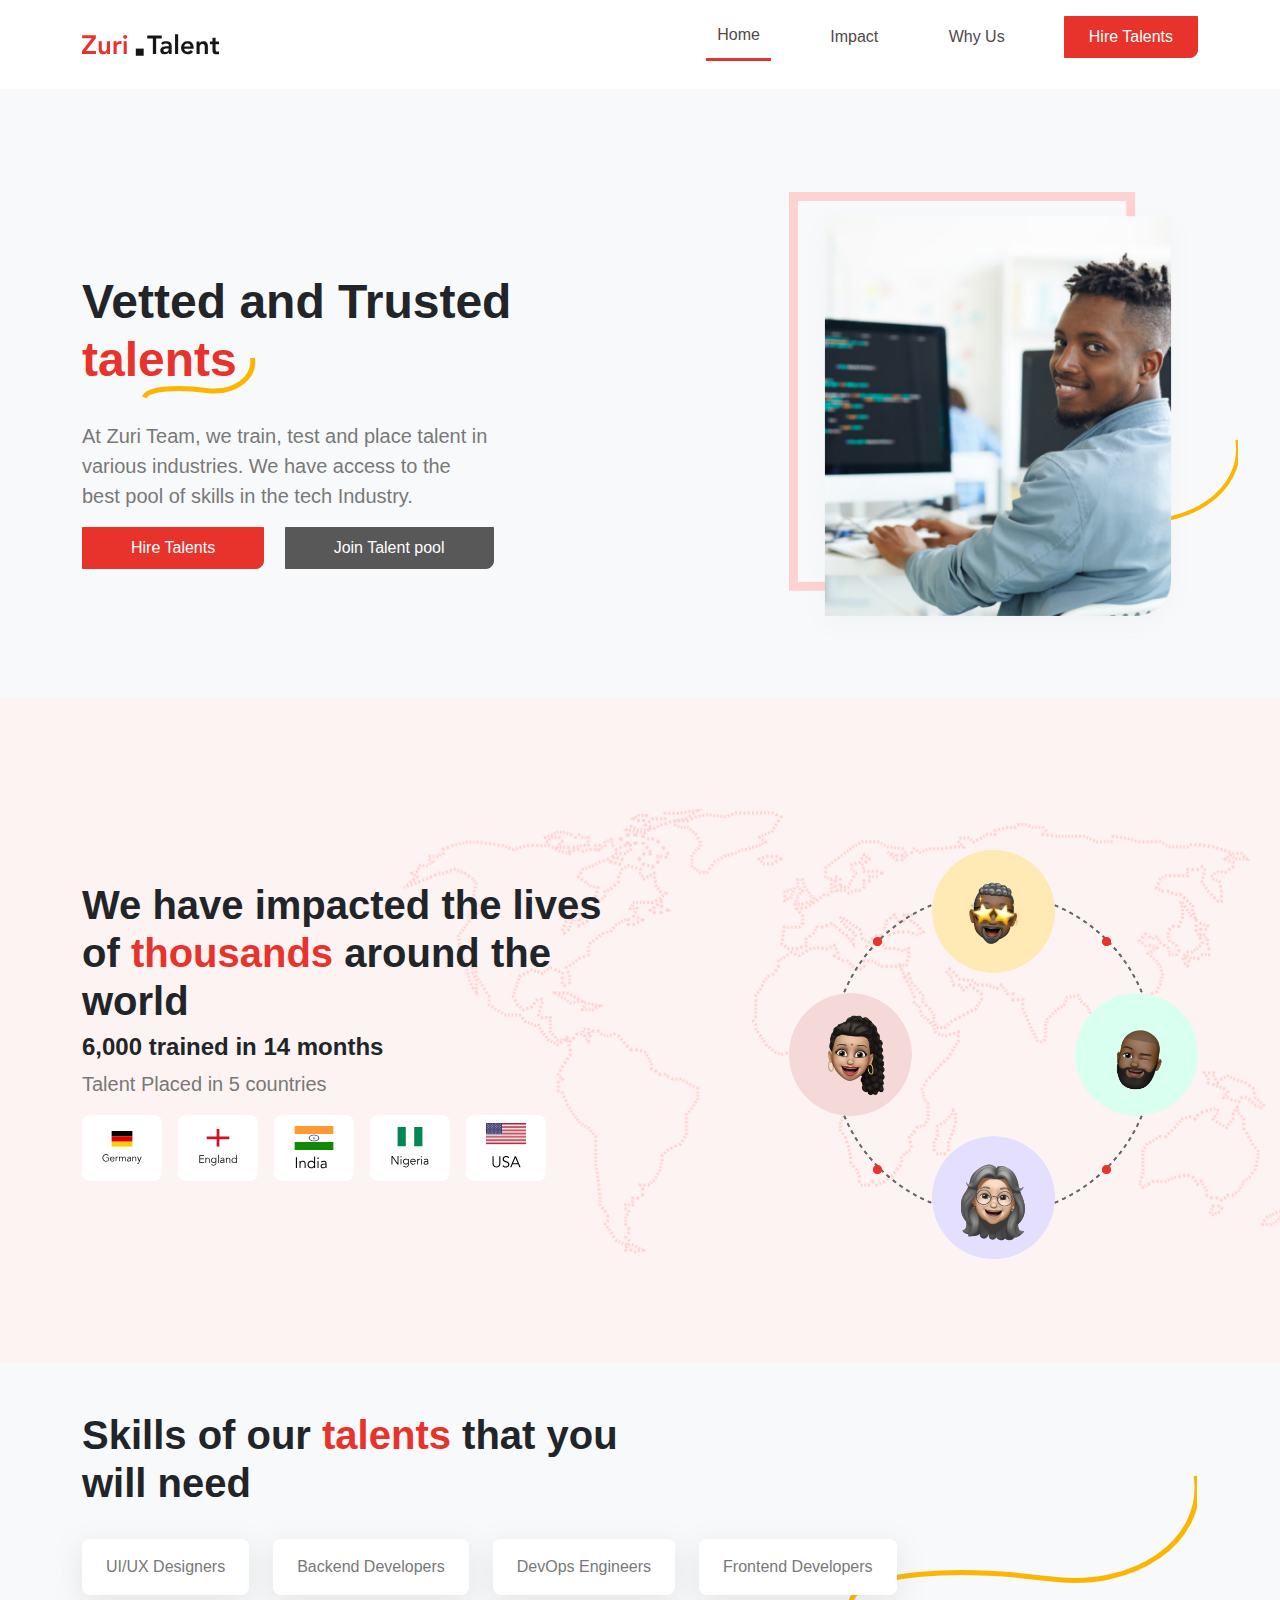
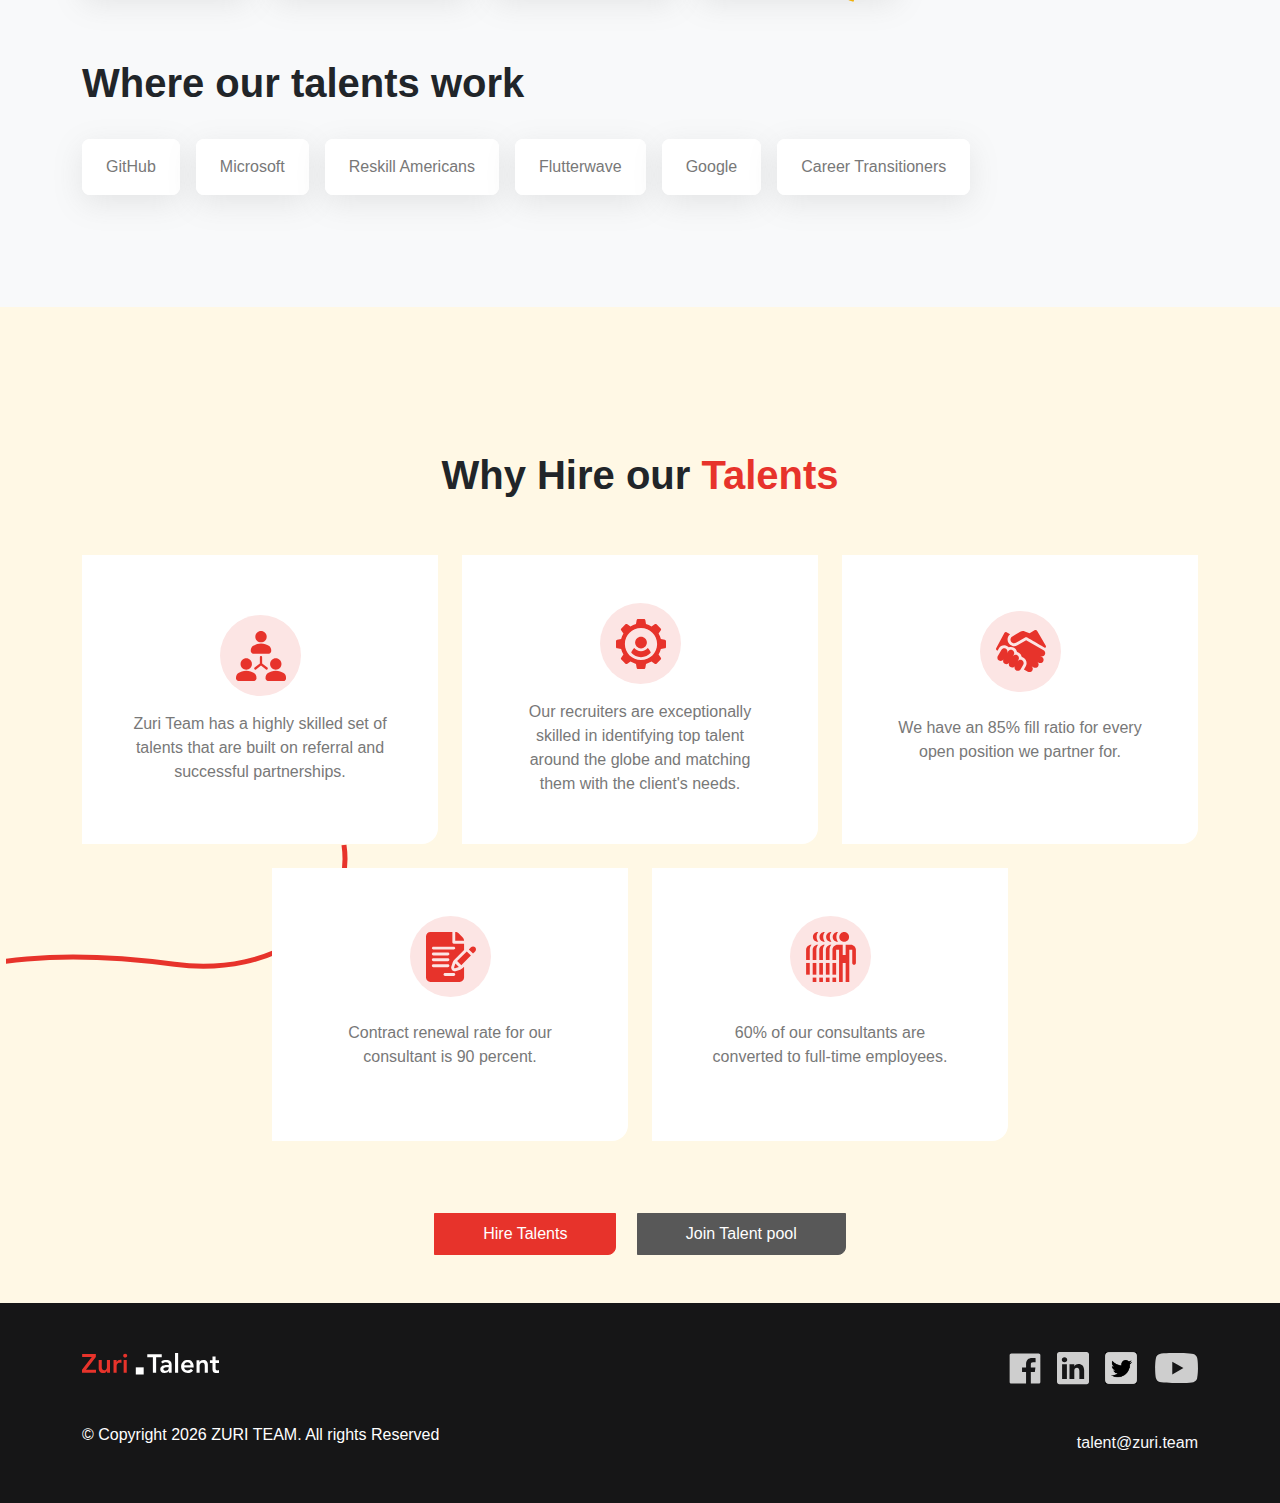
==== commit 77871107: "ch: completed talent page" ====
--- a/talent.html
+++ b/talent.html
@@ -33,11 +33,11 @@
                           <a class="nav-link" href="#hire">Why Us</a>
                         </li>
                         <li class="nav-item">
-                            <a href=""><button class="red-btn py-2 px-4">Hire Talents</button></a>
+                            <button type="button" class="red-btn py-2 px-4" data-bs-toggle="modal" data-bs-target="#hire-talents">Hire Talents</button>
                         </li>
                     </ul>
                     <div class="nav-item d-flex justify-content-between align-items-center d-lg-none">
-                        <a href=""><button class="red-btn py-2 px-4">Hire Talents</button></a>
+                        <button type="button" class="red-btn py-2 px-4" data-bs-toggle="modal" data-bs-target="#hire-talents">Hire Talents</button>
                     </div>
                 </div>
             </div>
@@ -45,197 +45,224 @@
     </header>
     <main data-bs-spy="scroll" data-bs-target="#navbar-example2" data-bs-root-margin="0px 0px -40%" data-bs-smooth-scroll="true" class="scrollspy-example bg-light border-0" tabindex="0">
         <!-- Hero Section -->
-    <section id="hero-section"class="mt-5 pt-5 scroll">
-        <div class="container mt-5 pt-lg-5 pt-md-5 pt-0">
-            <div class="row align-items-center text-center text-lg-start">
-                <div class="col-lg-6 col-md-12 col-12 d-flex flex-column justify-content-center">
-                    <h2 class="display-5 fw-semibold text-dark pb-4">Vetted and Trusted <span class="text-red position-relative">talents<img src="img/yellow-line-short.svg" class="img-fluid position-absolute yellow-short" alt="yellow line"></span></h2>
-                    <p class="text-ash fs-5 lh-base me-lg-3 mx-auto mx-lg-0 w-75">At Zuri Team, we train, test and place talent in various industries. We have access to the best pool of skills in the tech Industry.</p>
-                    <div class="mb-5 mb-lg-0">
-                        <a href=""><button class="red-btn py-2 px-5 me-lg-3 me-md-3 me-0 mb-2 mb-lg-0 mb-md-0">Hire Talents</button></a>
-                        <a href=""><button class="ash-btn py-2 px-5">Join Talent pool</button></a>
-                    </div>
-                </div>
-                <div class="col-lg-6 col-md-12 col-12">
-                    <div class="hero-img d-flex justify-content-lg-end justify-content-center align-items-center position-relative"><img src="img/hero-section-img.png" class="w-75" alt="">
-                    <img src="img/yellow-line-long.svg" class="w-50 position-absolute yellow-long d-none d-lg-block d-md-none" alt="">
-                    </div>
+        <section id="hero-section"class="mt-5 pt-5 scroll">
+            <div class="container mt-5 pt-lg-5 pt-md-5 pt-0">
+                <div class="row align-items-center text-center text-lg-start">
+                    <div class="col-lg-6 col-md-12 col-12 d-flex flex-column justify-content-center">
+                        <h2 class="display-5 fw-semibold text-dark pb-4">Vetted and Trusted <span class="text-red position-relative">talents<img src="img/yellow-line-short.svg" class="img-fluid position-absolute yellow-short" alt="yellow line"></span></h2>
+                        <p class="text-ash fs-5 lh-base me-lg-3 mx-auto mx-lg-0 w-75">At Zuri Team, we train, test and place talent in various industries. We have access to the best pool of skills in the tech Industry.</p>
+                        <div class="mb-5 mb-lg-0">
+                            <button type="button" class="red-btn py-2 px-5 me-lg-3 me-md-3 me-0 mb-3 mb-lg-0 mb-md-0" data-bs-toggle="modal" data-bs-target="#hire-talents">Hire Talents</button>
+                            <button type="button" class="ash-btn py-2 px-5"  data-bs-toggle="modal" data-bs-target="#join-talent-pool">Join Talent pool</button>
+                        </div>
+                    </div>
+                    <div class="col-lg-6 col-md-12 col-12">
+                        <div class="hero-img d-flex justify-content-lg-end justify-content-center align-items-center position-relative"><img src="img/hero-section-img.png" class="w-75" alt="">
+                        <img src="img/yellow-line-long.svg" class="w-50 position-absolute yellow-long d-none d-lg-block d-md-none" alt="">
+                        </div>
+                    </div>
+                </div>
+            </div>
+        </section>
+        <!-- Impact -->
+        <section id="impact" class="py-5 mt-5 scroll">
+            <div class="container pb-5">
+                <div class="row align-items-center text-center text-lg-start pt-5 mt-5">
+                    <div class="col-lg-6 col-md-12 col-12">
+                        <h3 class="text-dark display-6 fw-semibold">We have impacted the lives of <span class="text-red">thousands</span> around the world</h3>
+                        <h6 class="text-dark fw-semibold fs-4">6,000 trained in 14 months</h6>
+                        <p class="text-ash fs-5">Talent Placed in 5 countries</p>
+                        <div class="countries d-flex justify-content-lg-start justify-content-center mb-5">
+                            <div class="country bg-white rounded-3 py-2 d-flex justify-content-center align-items-center me-3">
+                                <img src="img/germany.svg" class="w-50 img-fluid" alt="">
+                            </div>
+                            <div class="country bg-white rounded-3 py-2 d-flex justify-content-center align-items-center me-3">
+                                <img src="img/england.svg" class="w-50 img-fluid" alt="">
+                            </div>
+                            <div class="country bg-white rounded-3 py-2 d-flex justify-content-center align-items-center me-3">
+                                <img src="img/india.svg" class="w-50 img-fluid" alt="">
+                            </div>
+                            <div class="country bg-white rounded-3 py-2 d-flex justify-content-center align-items-center me-3">
+                                <img src="img/nigeria.svg" class="w-50 img-fluid" alt="">
+                            </div>
+                            <div class="country bg-white rounded-3 py-2 d-flex justify-content-center align-items-center me-3">
+                                <img src="img/usa.svg" class="w-50 img-fluid" alt="">
+                            </div>
+                        </div>
+                    </div>
+                    <div class="col-lg-6 col-md-12 col-12 py-lg-2">
+                        <div class="d-flex justify-content-lg-end justify-content-center align-items-center position-relative"><img src="img/people-cycle.png" class="w-75" alt="">
+                    </div>
+                </div>
+            </div>
+        </section>
+        <!-- Skills -->
+        <section id="skills">
+            <div class="container py-5">
+                <div class="row">
+                    <div class="col-lg-6 col-md-6 col-12 text-lg-start text-md-start text-center">
+                        <h3 class="text-dark display-6 fw-semibold pb-4">Skills of our <span class="text-red">talents</span> that you will need</h3>
+                    </div>
+                    <div class="col-lg-4 col-md-4 col-12"></div>
+                </div>
+                <div class="skills row">
+                    <div class="col-lg-auto col-md-4 col-6 mb-3">
+                        <div class="skill h-100 d-flex justify-content-center align-items-center rounded-3">
+                            <p class="text-ash mb-0 fs-6 bg-white p-3 px-lg-4 py-lg-3 text-center rounded-3">UI/UX Designers</p>
+                        </div>
+                    </div>
+                    <div class="col-lg-auto col-md-4 col-6 mb-3">
+                        <div class="skill h-100 d-flex justify-content-center align-items-center rounded-3">
+                            <p class="text-ash mb-0 fs-6 bg-white p-3 px-lg-4 py-lg-3 text-center rounded-3">Backend Developers</p>
+                        </div>
+                    </div>
+                    <div class="col-lg-auto col-md-4 col-6 mb-3">
+                        <div class="skill h-100 d-flex justify-content-center align-items-center rounded-3">
+                            <p class="text-ash mb-0 fs-6 bg-white p-3 px-lg-4 py-lg-3 text-center rounded-3">DevOps Engineers</p>
+                        </div>
+                    </div>
+                    <div class="col-lg-auto col-md-4 col-6 mb-3 position-relative">
+                        <div class="skill h-100 d-flex justify-content-center align-items-center rounded-3">
+                            <p class="text-ash mb-0 fs-6 bg-white p-3 px-lg-4 py-lg-3 text-center rounded-3">Frontend Developers</p>
+                        </div>
+                        <div class="position-absolute yellow-long2">
+                            <img src="img/yellow-line-long.svg" class="img-fluid d-none d-lg-block d-md-none" alt="">
+                        </div>
+                    </div>
+                </div>
+
+            </div>
+            
+        </section>
+        <!-- Where talents work -->
+        <section id="where-our-talents-work" class="mb-5 pb-5">
+            <div class="container">
+                <div class="row">
+                    <div class="col-lg-6 col-md-6 col-12 text-lg-start text-md-start text-center">
+                        <h3 class="text-dark display-6 fw-semibold pb-4">Where our talents work</h3>
+                    </div>
+                    <div class="col-lg-4 col-md-4 col-12"></div>
+                </div>
+                <div class="d-flex flex-wrap">
+                    <div class="col-lg-auto col-md-4 col-6 mb-3">
+                        <div class="skill h-100 d-flex justify-content-center align-items-center rounded-3 me-3">
+                            <p class="text-ash mb-0 fs-6 bg-white py-3 px-4 text-center rounded-3">GitHub</p>
+                        </div>
+                    </div>
+                    <div class="col-lg-auto col-md-4 col-6 mb-3">
+                        <div class="skill h-100 d-flex justify-content-center align-items-center rounded-3 me-3">
+                            <p class="text-ash mb-0 fs-6 bg-white py-3 px-4 text-center rounded-3">Microsoft</p>
+                        </div>
+                    </div>
+                    <div class="col-lg-auto col-md-4 col-6 mb-3">
+                        <div class="skill h-100 d-flex justify-content-center align-items-center rounded-3 me-3">
+                            <p class="text-ash mb-0 fs-6 bg-white py-3 px-4 text-center rounded-3">Reskill Americans</p>
+                        </div>
+                    </div>
+                    <div class="col-lg-auto col-md-4 col-6 mb-3">
+                        <div class="skill h-100 d-flex justify-content-center align-items-center rounded-3 me-3">
+                            <p class="text-ash mb-0 fs-6 bg-white py-3 px-4 text-center rounded-3">Flutterwave</p>
+                        </div>
+                    </div>
+                    <div class="col-lg-auto col-md-4 col-6 mb-3">
+                        <div class="skill h-100 d-flex justify-content-center align-items-center rounded-3 me-3">
+                            <p class="text-ash mb-0 fs-6 bg-white py-3 px-4 text-center rounded-3">Google</p>
+                        </div>
+                    </div>
+                    <div class="col-lg-auto col-md-4 col-6 mb-3">
+                        <div class="skill h-100 d-flex justify-content-center align-items-center rounded-3 me-3">
+                            <p class="text-ash mb-0 fs-6 bg-white py-3 px-4 text-center rounded-3">Career Transitioners</p>
+                        </div>
+                    </div>
+                </div>
+            </div>
+        </section>
+        <!-- Hire our talents -->
+        <section id="hire" class="py-5 scroll">
+            <div class="container">
+                <h3 class="text-dark text-center display-6 fw-semibold pb-4 pt-5 mt-5">Why Hire our <span class="text-red">Talents</span></h3>
+                <div class="row pt-4">
+                    <div class="col-12 col-lg-4 col-md-6 mb-4 position-relative">
+                        <div class="benefit p-5 text-center h-100 d-flex justify-content-center align-items-center flex-column">
+                            <img src="img/people.svg" class="img-fluid" alt="">
+                            <p class="text-ash pt-3 mb-0">
+                                Zuri Team has a highly skilled set of talents that are built on referral and successful partnerships.
+                            </p>
+                        </div>
+                        <div class="red-rope position-absolute">
+                            <img src="img/red-rope.svg" class="img-fluid" alt="">
+                        </div>
+                    </div>
+                    <div class="col-12 col-lg-4 col-md-6 mb-4">
+                        <div class="benefit p-5 text-center h-100 d-flex justify-content-center align-items-center flex-column">
+                            <img src="img/mech.svg" class="img-fluid" alt="">
+                            <p class="text-ash pt-3 mb-0">
+                                Our recruiters are exceptionally skilled in identifying top talent around the globe and matching them with the client's needs.
+                            </p>
+                        </div>
+                    </div>
+                    <div class="col-12 col-lg-4 col-md-6 mb-4">
+                        <div class="benefit p-5 text-center h-100 d-flex justify-content-center align-items-center flex-column">
+                            <img src="img/hand.svg" class="img-fluid" alt="">
+                            <p class="text-ash py-4 mb-0">
+                                We have an 85% fill ratio for every open position we partner for.
+                            </p>
+                        </div>
+                    </div>
+                    <div class="d-none d-lg-flex col-lg-2 d-md-none"></div>
+                    <div class="col-12 col-lg-4 col-md-6 mb-4">
+                        <div class="benefit p-5 text-center h-100 d-flex justify-content-center align-items-center flex-column">
+                            <img src="img/write.svg" class="img-fluid" alt="">
+                            <p class="text-ash py-4 mb-0">
+                                Contract renewal rate for our consultant is 90 percent.
+                            </p>
+                        </div>
+                    </div>
+                    <div class="col-12 col-lg-4 col-md-12 mb-4">
+                        <div class="benefit p-5 text-center h-100 d-flex justify-content-center align-items-center flex-column">
+                            <img src="img/many.svg" class="img-fluid" alt="">
+                            <p class="text-ash py-4 mb-0">
+                                60% of our consultants are converted to full-time employees.
+                            </p>
+                        </div>
+                    </div>
+                    <div class="d-none d-lg-flex col-lg-2 d-md-none"></div>
+                </div>
+                <div class="text-center">
+                    <div class="my-5 mb-lg-0">
+                        <button type="button" class="red-btn py-2 px-5 me-lg-3 me-md-3 me-0 mb-3 mb-lg-0 mb-md-0" data-bs-toggle="modal" data-bs-target="#hire-talents">Hire Talents</button>
+                        <button type="button" class="ash-btn py-2 px-5" data-bs-toggle="modal" data-bs-target="#join-talent-pool">Join Talent pool</button>
+                    </div>
+                </div>
+            </div>
+        </section>
+        <!-- ModalS -->
+        <!-- Hire talent button Modal -->
+        <div class="modal fade" id="hire-talents" tabindex="-1" aria-labelledby="exampleModalLabel" aria-hidden="true">
+            <div class="modal-dialog modal-dialog-centered">
+                <div class="modal-content">
+                        <div class="modal-body text-center p-5">
+                            <h2 class="display-6 fw-semibold text-dark pt-5">Talent Recuritment</h2>
+                            <p class="text-ash fs-6 lh-base">We will love to discuss your business and your talent needs.</p>
+                            <a href="https://docs.google.com/forms/d/e/1FAIpQLSdYdC1BffwmsdWZpS74Rvq6V_0kuN_HMlMwmoqUvI7WTEAHJg/viewform" target="_blank"><button class="red-btn py-2 px-5 mb-3">Fill this form</button></a>
+                            <p class="text-dark">OR</p>
+                            <a href="https://calendly.com/zuri-team/consult-with-seyi" target="_blank"><button class="red-btn py-2 px-5 mb-3">Book a Consultation</button></a>
+                        </div>
                 </div>
             </div>
         </div>
-    </section>
-    <!-- Impact -->
-    <section id="impact" class="py-5 mt-5 scroll">
-        <div class="container pb-5">
-            <div class="row align-items-center text-center text-lg-start pt-5 mt-5">
-                <div class="col-lg-6 col-md-12 col-12">
-                    <h3 class="text-dark display-6 fw-semibold">We have impacted the lives of <span class="text-red">thousands</span> around the world</h3>
-                    <h6 class="text-dark fw-semibold fs-4">6,000 trained in 14 months</h6>
-                    <p class="text-ash fs-5">Talent Placed in 5 countries</p>
-                    <div class="countries d-flex justify-content-lg-start justify-content-center mb-5">
-                        <div class="country bg-white rounded-3 py-2 d-flex justify-content-center align-items-center me-3">
-                            <img src="img/germany.svg" class="w-50 img-fluid" alt="">
-                        </div>
-                        <div class="country bg-white rounded-3 py-2 d-flex justify-content-center align-items-center me-3">
-                            <img src="img/england.svg" class="w-50 img-fluid" alt="">
-                        </div>
-                        <div class="country bg-white rounded-3 py-2 d-flex justify-content-center align-items-center me-3">
-                            <img src="img/india.svg" class="w-50 img-fluid" alt="">
-                        </div>
-                        <div class="country bg-white rounded-3 py-2 d-flex justify-content-center align-items-center me-3">
-                            <img src="img/nigeria.svg" class="w-50 img-fluid" alt="">
-                        </div>
-                        <div class="country bg-white rounded-3 py-2 d-flex justify-content-center align-items-center me-3">
-                            <img src="img/usa.svg" class="w-50 img-fluid" alt="">
-                        </div>
-                    </div>
-                </div>
-                <div class="col-lg-6 col-md-12 col-12 py-lg-2">
-                    <div class="d-flex justify-content-lg-end justify-content-center align-items-center position-relative"><img src="img/people-cycle.png" class="w-75" alt="">
+        <!-- Join talent pool Modal -->
+        <div class="modal fade" id="join-talent-pool" tabindex="-1" aria-labelledby="exampleModalLabel" aria-hidden="true">
+            <div class="modal-dialog modal-dialog-centered">
+                <div class="modal-content">
+                        <div class="modal-body text-center p-5">
+                            <h2 class="display-5 fw-semibold text-dark pt-5">Join Talent Pool</h2>
+                            <p class="text-ash fs-5 lh-base">Interested in joining our Talent Pool?</p>
+                            <a href="https://docs.google.com/forms/d/e/1FAIpQLSenlbLaRmpPCRzby9DJ71pyChTBurIhcCFOyiZxEX1IMwxXtg/viewform" target="_blank"><button class="red-btn py-2 px-5 mb-3">Click here to sign up</button></a>
+                        </div>
                 </div>
             </div>
         </div>
-    </section>
-    <!-- Skills -->
-    <section id="skills">
-        <div class="container py-5">
-            <div class="row">
-                <div class="col-lg-6 col-md-6 col-12 text-lg-start text-md-start text-center">
-                    <h3 class="text-dark display-6 fw-semibold pb-4">Skills of our <span class="text-red">talents</span> that you will need</h3>
-                </div>
-                <div class="col-lg-4 col-md-4 col-12"></div>
-            </div>
-            <div class="skills row">
-                <div class="col-lg-auto col-md-4 col-6 mb-3">
-                    <div class="skill h-100 d-flex justify-content-center align-items-center rounded-3">
-                        <p class="text-ash mb-0 fs-6 bg-white p-3 px-lg-4 py-lg-3 text-center rounded-3">UI/UX Designers</p>
-                    </div>
-                </div>
-                <div class="col-lg-auto col-md-4 col-6 mb-3">
-                    <div class="skill h-100 d-flex justify-content-center align-items-center rounded-3">
-                        <p class="text-ash mb-0 fs-6 bg-white p-3 px-lg-4 py-lg-3 text-center rounded-3">Backend Developers</p>
-                    </div>
-                </div>
-                <div class="col-lg-auto col-md-4 col-6 mb-3">
-                    <div class="skill h-100 d-flex justify-content-center align-items-center rounded-3">
-                        <p class="text-ash mb-0 fs-6 bg-white p-3 px-lg-4 py-lg-3 text-center rounded-3">DevOps Engineers</p>
-                    </div>
-                </div>
-                <div class="col-lg-auto col-md-4 col-6 mb-3 position-relative">
-                    <div class="skill h-100 d-flex justify-content-center align-items-center rounded-3">
-                        <p class="text-ash mb-0 fs-6 bg-white p-3 px-lg-4 py-lg-3 text-center rounded-3">Frontend Developers</p>
-                    </div>
-                    <div class="position-absolute yellow-long2">
-                        <img src="img/yellow-line-long.svg" class="img-fluid d-none d-lg-block d-md-none" alt="">
-                    </div>
-                </div>
-            </div>
-
-        </div>
-        
-    </section>
-    <!-- Where talents work -->
-    <section id="where-our-talents-work" class="mb-5 pb-5">
-        <div class="container">
-            <div class="row">
-                <div class="col-lg-6 col-md-6 col-12 text-lg-start text-md-start text-center">
-                    <h3 class="text-dark display-6 fw-semibold pb-4">Where our talents work</h3>
-                </div>
-                <div class="col-lg-4 col-md-4 col-12"></div>
-            </div>
-            <div class="d-flex flex-wrap">
-                <div class="col-lg-auto col-md-4 col-6 mb-3">
-                    <div class="skill h-100 d-flex justify-content-center align-items-center rounded-3 me-3">
-                        <p class="text-ash mb-0 fs-6 bg-white py-3 px-4 text-center rounded-3">GitHub</p>
-                    </div>
-                </div>
-                <div class="col-lg-auto col-md-4 col-6 mb-3">
-                    <div class="skill h-100 d-flex justify-content-center align-items-center rounded-3 me-3">
-                        <p class="text-ash mb-0 fs-6 bg-white py-3 px-4 text-center rounded-3">Microsoft</p>
-                    </div>
-                </div>
-                <div class="col-lg-auto col-md-4 col-6 mb-3">
-                    <div class="skill h-100 d-flex justify-content-center align-items-center rounded-3 me-3">
-                        <p class="text-ash mb-0 fs-6 bg-white py-3 px-4 text-center rounded-3">Reskill Americans</p>
-                    </div>
-                </div>
-                <div class="col-lg-auto col-md-4 col-6 mb-3">
-                    <div class="skill h-100 d-flex justify-content-center align-items-center rounded-3 me-3">
-                        <p class="text-ash mb-0 fs-6 bg-white py-3 px-4 text-center rounded-3">Flutterwave</p>
-                    </div>
-                </div>
-                <div class="col-lg-auto col-md-4 col-6 mb-3">
-                    <div class="skill h-100 d-flex justify-content-center align-items-center rounded-3 me-3">
-                        <p class="text-ash mb-0 fs-6 bg-white py-3 px-4 text-center rounded-3">Google</p>
-                    </div>
-                </div>
-                <div class="col-lg-auto col-md-4 col-6 mb-3">
-                    <div class="skill h-100 d-flex justify-content-center align-items-center rounded-3 me-3">
-                        <p class="text-ash mb-0 fs-6 bg-white py-3 px-4 text-center rounded-3">Career Transitioners</p>
-                    </div>
-                </div>
-            </div>
-        </div>
-    </section>
-    <!-- Hire our talents -->
-    <section id="hire" class="py-5 scroll">
-        <div class="container">
-            <h3 class="text-dark text-center display-6 fw-semibold pb-4 pt-5 mt-5">Why Hire our <span class="text-red">Talents</span></h3>
-            <div class="row pt-4">
-                <div class="col-12 col-lg-4 col-md-6 mb-4 position-relative">
-                    <div class="benefit p-5 text-center h-100 d-flex justify-content-center align-items-center flex-column">
-                        <img src="img/people.svg" class="img-fluid" alt="">
-                        <p class="text-ash pt-3 mb-0">
-                            Zuri Team has a highly skilled set of talents that are built on referral and successful partnerships.
-                        </p>
-                    </div>
-                    <div class="red-rope position-absolute">
-                        <img src="img/red-rope.svg" class="img-fluid" alt="">
-                    </div>
-                </div>
-                <div class="col-12 col-lg-4 col-md-6 mb-4">
-                    <div class="benefit p-5 text-center h-100 d-flex justify-content-center align-items-center flex-column">
-                        <img src="img/mech.svg" class="img-fluid" alt="">
-                        <p class="text-ash pt-3 mb-0">
-                            Our recruiters are exceptionally skilled in identifying top talent around the globe and matching them with the client's needs.
-                        </p>
-                    </div>
-                </div>
-                <div class="col-12 col-lg-4 col-md-6 mb-4">
-                    <div class="benefit p-5 text-center h-100 d-flex justify-content-center align-items-center flex-column">
-                        <img src="img/hand.svg" class="img-fluid" alt="">
-                        <p class="text-ash py-4 mb-0">
-                            We have an 85% fill ratio for every open position we partner for.
-                        </p>
-                    </div>
-                </div>
-                <div class="d-none d-lg-flex col-lg-2 d-md-none"></div>
-                <div class="col-12 col-lg-4 col-md-6 mb-4">
-                    <div class="benefit p-5 text-center h-100 d-flex justify-content-center align-items-center flex-column">
-                        <img src="img/write.svg" class="img-fluid" alt="">
-                        <p class="text-ash py-4 mb-0">
-                            Contract renewal rate for our consultant is 90 percent.
-                        </p>
-                    </div>
-                </div>
-                <div class="col-12 col-lg-4 col-md-12 mb-4">
-                    <div class="benefit p-5 text-center h-100 d-flex justify-content-center align-items-center flex-column">
-                        <img src="img/many.svg" class="img-fluid" alt="">
-                        <p class="text-ash py-4 mb-0">
-                            60% of our consultants are converted to full-time employees.
-                        </p>
-                    </div>
-                </div>
-                <div class="d-none d-lg-flex col-lg-2 d-md-none"></div>
-            </div>
-            <div class="text-center">
-                <div class="my-5 mb-lg-0">
-                    <a href=""><button class="red-btn py-2 px-5 me-lg-3 me-md-3 me-0 mb-2 mb-lg-0 mb-md-0">Hire Talents</button></a>
-                    <a href=""><button class="ash-btn py-2 px-5">Join Talent pool</button></a>
-                </div>
-            </div>
-        </div>
-    </section>
     </main>
     <!-- Footer -->
     <footer>
--- a/css/talent.css
+++ b/css/talent.css
@@ -8,6 +8,10 @@
 
 html {
     scroll-behavior: smooth;
+}
+
+main:focus-visible {
+    outline: none;
 }
 
 :root {
@@ -75,6 +79,7 @@
 }
 
 .skill {
+    background-color: #fff;
     box-shadow: 0 8px 30px hsla(0,0%,48%,0.16)!important;
     transition: transform .3s ease;
 }
